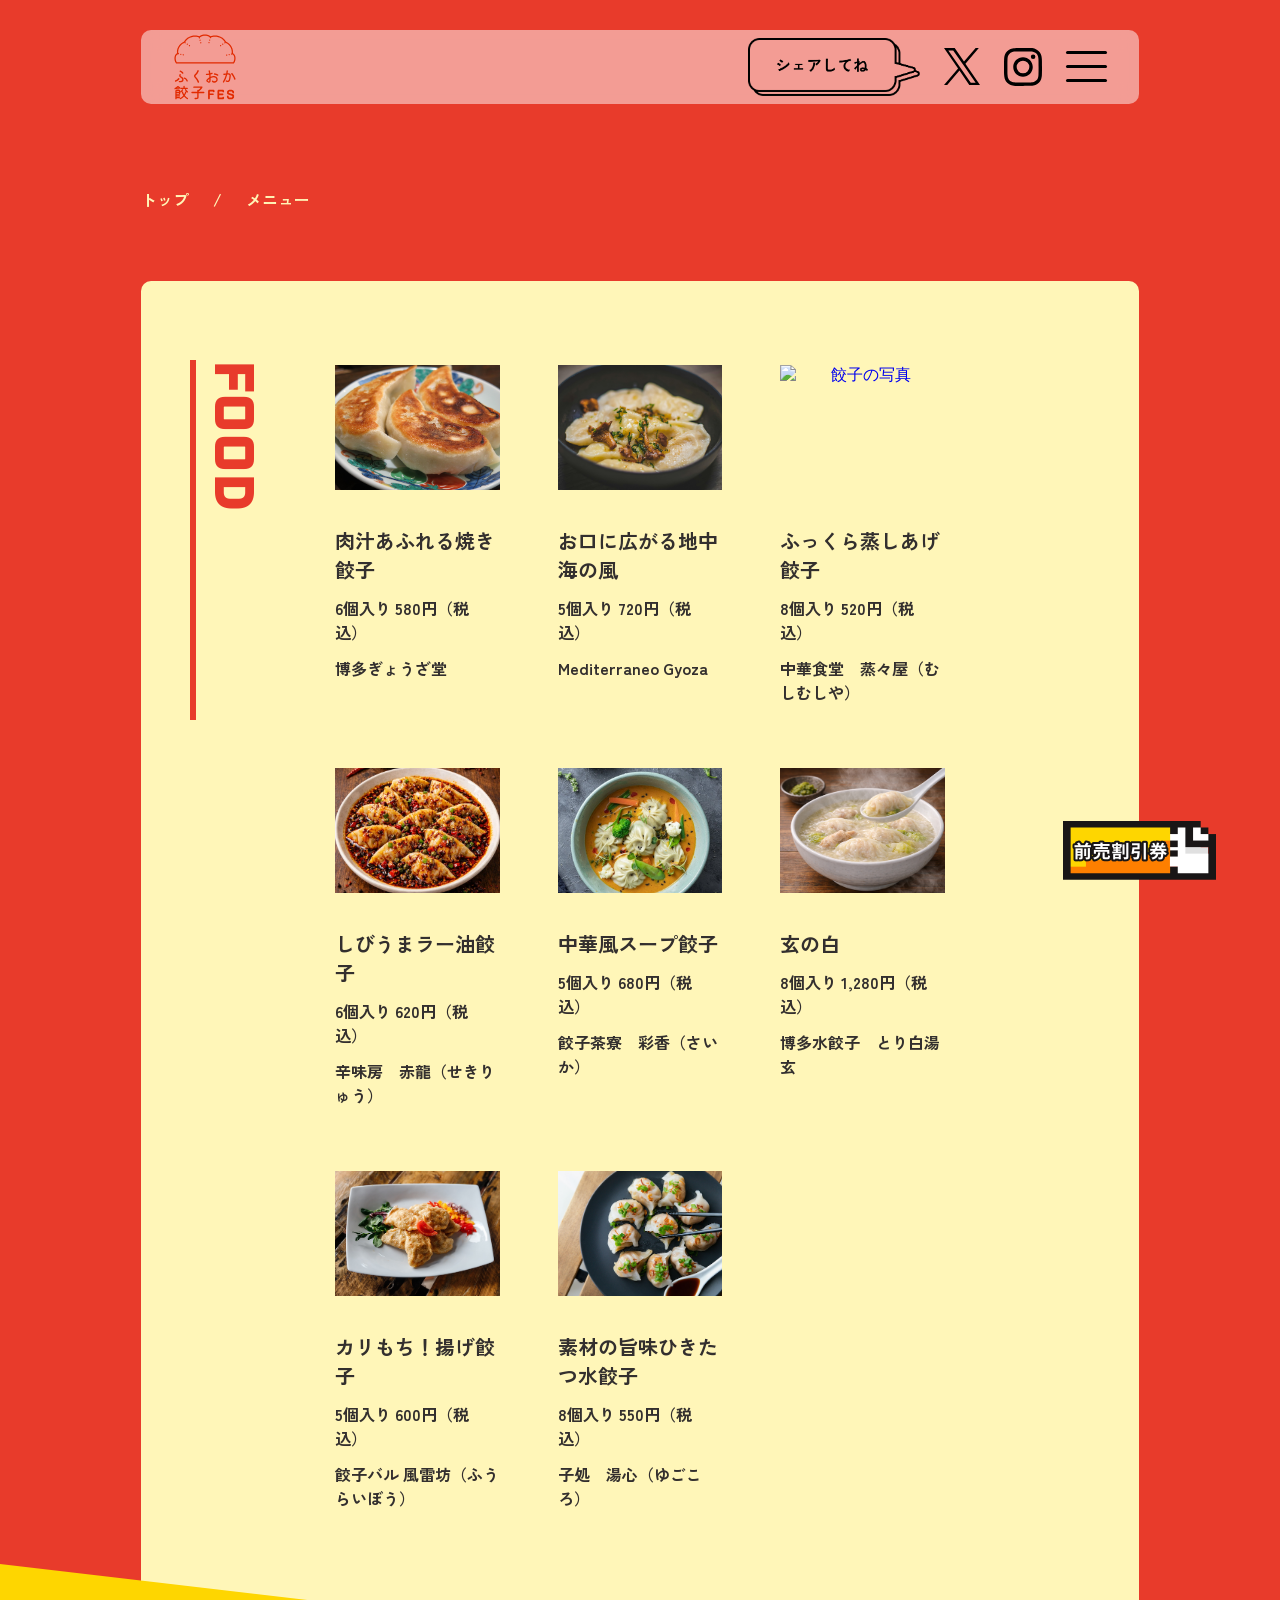
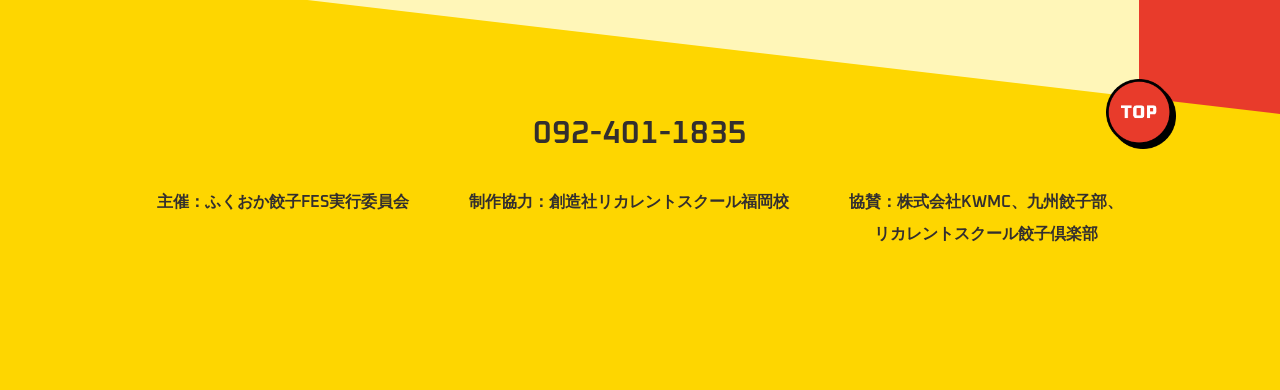
==== gyozafes-d-team/food.html @ 98e29e05 "Add files via upload" ====
<!DOCTYPE html>
<html lang="ja">

<head>
    <meta charset="UTF-8">
    <meta name="viewport" content="width=device-width, initial-scale=1.0">
    <title>福岡餃子FES</title>

    <!-- ファビコン -->
    <link rel="icon" type="image/ico" href="./images/logo.svg">

    <!-- CSS -->
    <!-- リセットCSS -->
    <link rel="stylesheet" href="./css/ress.css">
    <!-- 共通CSS -->
    <link rel="stylesheet" href="./css/common.css">
    <!-- 個別CSS -->
    <link rel="stylesheet" href="./css/food.css">

    <!-- フォント -->
    <link rel="preconnect" href="https://fonts.googleapis.com">
    <link rel="preconnect" href="https://fonts.gstatic.com" crossorigin>
    <link
        href="https://fonts.googleapis.com/css2?family=DotGothic16&family=Oxanium:wght@200..800&family=Pixelify+Sans:wght@400..700&family=Zen+Kaku+Gothic+New:wght@400;500;700;900&display=swap"
        rel="stylesheet">

</head>

<body>

    <!-- ヘッダー↓↓ -->

    <header class="page-header wrapper">
        <h1 class="logo"><a href="./index.html"><img src="./images/logo.svg" alt="福岡餃子フェス" class="logo-img"><a
                    href="index.html"></a></h1>

        <nav>
            <ul class="nav-flex">
                <li><img src="./images/nav-text.webp" alt="シェアしてね" class="header-img"></li>
                <li><a href="#" class="nav-icon"><img src="./images/nav_icon_x.svg" alt="X" class="icon1"></a></li>
                <li><a href="#" class="nav-icon"><img src="./images/nav_icon_instagram.svg" alt="instagram"
                            class="icon2"></a></li>
                <li>
                    <div id="ham-menu">
                        <!-- ハンバガーメニューのボタン -->
                        <div class="ham-menu-btn">
                            <span></span>
                        </div>

                        <!-- ハンバガーメニューの中身 -->
                        <div class="ham-menu-cont">
                            <div class="ham-held">
                                <p>開催場所：天神 長浜公園</p>
                                <p>開催期間：2030年4月27日〜5月12日</p>
                            </div>
                            <!-- ul>li*4>a -->
                            <ul class="ham-menu-list">
                                <li>
                                    <a href="./index.html">
                                        トップページ<br>
                                        <span>TOP</span>
                                    </a>
                                </li>
                                <li>
                                    <a href="./food.html">
                                        メニュー<br>
                                        <span>FOOD</span>
                                    </a>
                                </li>
                                <li>
                                    <a href="./contact.html">お問い合わせ<br>
                                        <span>CONTACT</span>
                                    </a>
                                </li>
                                <li>
                                    <a href="./faq.html">よくある質問<br>
                                        <span>FAQ</span>
                                    </a>
                                </li>
                            </ul>

                            <div class="ham-sns">
                                <p>公式Instagramを中心に<br>
                                    イベント情報を公開！</p>
                            </div>
                        </div>
                    </div>
                </li>
            </ul>
        </nav>
    </header>

    <!-- ヘッダーここまで -->



    <main>

        <!-- パンくずリスト -->
        <div class="bread-list wrapper">
            <ul class="bread-list-cont">
                <li><a href="index.html">トップ</a></li>
                <li>/</li>
                <li>メニュー</li>
            </ul>
        </div>


        <section class="wrapper">
            <div class="title-flex">
                <div class="row-title">
                    <h2 class="row-text">FOOD</h2>
                    <span class="line"></span>
                </div>

                <div class="food-grid">

                    <div class="food-hover">
                        <a href="./menu/menu1.html">
                            <div class="food-item">
                                <img src="./images/menu1.webp" alt="餃子の写真">
                                <div class="food-text">
                                    <p class="food-title">肉汁あふれる焼き餃子</p>
                                    <p class="food-p">6個入り 580円（税込）</p>
                                    <p class="food-p">博多ぎょうざ堂</p>
                                </div>
                            </div>
                        </a>
                    </div>

                    <div class="food-hover">
                        <a href="./menu/menu2.html">
                            <div class="food-item">
                                <img src="./images/menu2.webp" alt="餃子の写真">
                                <div class="food-text">
                                    <p class="food-title">お口に広がる地中海の風</p>
                                    <p class="food-p">5個入り 720円（税込）</p>
                                    <p class="food-p">Mediterraneo Gyoza</p>
                                </div>
                            </div>
                        </a>
                    </div>

                    <div class="food-hover">
                        <a href="./menu/menu3.html">
                            <div class="food-item">
                                <img src="../images/menu3.webp" alt="餃子の写真">
                                <div class="food-text">
                                    <p class="food-title">ふっくら蒸しあげ餃子</p>
                                    <p class="food-p">8個入り 520円（税込）</p>
                                    <p class="food-p">中華食堂　蒸々屋（むしむしや）</p>
                                </div>
                            </div>
                        </a>
                    </div>

                    <div class="food-hover">
                        <a href="./menu/menu4.html">
                            <div class="food-item">
                                <img src="./images/menu4.webp" alt="餃子の写真">
                                <div class="food-text">
                                    <p class="food-title">しびうまラー油餃子</p>
                                    <p class="food-p">6個入り 620円（税込）</p>
                                    <p class="food-p">辛味房　赤龍（せきりゅう）</p>
                                </div>
                            </div>
                        </a>
                    </div>

                    <div class="food-hover">
                        <a href="./menu/menu5.html">
                            <div class="food-item">
                                <img src="./images/menu5.webp" alt="餃子の写真">
                                <div class="food-text">
                                    <p class="food-title">中華風スープ餃子</p>
                                    <p class="food-p">5個入り 680円（税込）</p>
                                    <p class="food-p">餃子茶寮　彩香（さいか）</p>
                                </div>
                            </div>
                        </a>
                    </div>

                    <div class="food-hover">
                        <a href="./menu/menu6.html">
                            <div class="food-item">
                                <img src="./images/menu6.webp" alt="餃子の写真">
                                <div class="food-text">
                                    <p class="food-title">玄の白</p>
                                    <p class="food-p">8個入り 1,280円（税込）</p>
                                    <p class="food-p">博多水餃子　とり白湯　玄</p>
                                </div>
                            </div>
                        </a>
                    </div>

                    <div class="food-hover">
                        <a href="./menu/menu7.html">
                            <div class="food-item">
                                <img src="./images/menu7.webp" alt="餃子の写真">
                                <div class="food-text">
                                    <p class="food-title">カリもち！揚げ餃子</p>
                                    <p class="food-p">5個入り 600円（税込）</p>
                                    <p class="food-p">餃子バル 風雷坊（ふうらいぼう）</p>
                                </div>
                            </div>
                        </a>
                    </div>

                    <div class="food-hover">
                        <a href="./menu/menu8.html">
                            <div class="food-item">
                                <img src="./images/menu8.webp" alt="餃子の写真">
                                <div class="food-text">
                                    <p class="food-title">素材の旨味ひきたつ水餃子</p>
                                    <p class="food-p">8個入り 550円（税込）</p>
                                    <p class="food-p">子処　湯心（ゆごころ）</p>
                                </div>
                            </div>
                        </a>
                    </div>

                </div>
            </div>
        </section>

    </main>

    <!-- フッター↓↓ -->

    <footer>
        <div class="wrapper">
            <a href="#top"><img src="./images/top_btn_red.webp" alt="top" class="top-img"></a>
            <p class="footer-num"> 092-401-1835</p>
            <div class="footer-flex">
                <div class="footer-text">
                    <p>主催：ふくおか餃子FES実行委員会</p>
                </div>
                <div class="footer-text">
                    <p>制作協力：創造社リカレントスクール福岡校</p>
                </div>
                <div class="footer-text">
                    <p>協賛：株式会社KWMC、九州餃子部、<br class="sp-br">リカレントスクール餃子倶楽部</p>
                </div>
            </div>

            <a href="#"><img src="./images/ticket.webp" alt="ticket" class="ticket"></a>

            <div><a href="#" class="ticket-sp"><img src="./images/ticket-sp.svg" alt="ticket" class="ticket-sp-img">
                    <p>前売り券の購入はこちら！</p>
                </a>
            </div>
        </div>



    </footer>

    <script src="./js/ham-menu.js"></script>

</body>

</html>
---- gyozafes-d-team/css/ress.css ----
/* resset.dev • v5.0.2 */

/* # =================================================================
   # Global selectors
   # ================================================================= */

html {
  box-sizing: border-box;
  -webkit-text-size-adjust: 100%; /* Prevent adjustments of font size after orientation changes in iOS */
  word-break: normal;
  -moz-tab-size: 4;
  tab-size: 4;
}

*,
::before,
::after {
  background-repeat: no-repeat; /* Set `background-repeat: no-repeat` to all elements and pseudo elements */
  box-sizing: inherit;
}

::before,
::after {
  text-decoration: inherit; /* Inherit text-decoration and vertical align to ::before and ::after pseudo elements */
  vertical-align: inherit;
}

* {
  padding: 0; /* Reset `padding` and `margin` of all elements */
  margin: 0;
}

/* # =================================================================
   # General elements
   # ================================================================= */

hr {
  overflow: visible; /* Show the overflow in Edge and IE */
  height: 0; /* Add the correct box sizing in Firefox */
  color: inherit; /* Correct border color in Firefox. */
}

details,
main {
  display: block; /* Render the `main` element consistently in IE. */
}

summary {
  display: list-item; /* Add the correct display in all browsers */
}

small {
  font-size: 80%; /* Set font-size to 80% in `small` elements */
}

[hidden] {
  display: none; /* Add the correct display in IE */
}

abbr[title] {
  border-bottom: none; /* Remove the bottom border in Chrome 57 */
  /* Add the correct text decoration in Chrome, Edge, IE, Opera, and Safari */
  text-decoration: underline;
  text-decoration: underline dotted;
}

a {
  background-color: transparent; /* Remove the gray background on active links in IE 10 */
}

a:active,
a:hover {
  outline-width: 0; /* Remove the outline when hovering in all browsers */
}

code,
kbd,
pre,
samp {
  font-family: monospace, monospace; /* Specify the font family of code elements */
}

pre {
  font-size: 1em; /* Correct the odd `em` font sizing in all browsers */
}

b,
strong {
  font-weight: bolder; /* Add the correct font weight in Chrome, Edge, and Safari */
}

/* https://gist.github.com/unruthless/413930 */
sub,
sup {
  font-size: 75%;
  line-height: 0;
  position: relative;
  vertical-align: baseline;
}

sub {
  bottom: -0.25em;
}

sup {
  top: -0.5em;
}

table {
  border-color: inherit; /* Correct border color in all Chrome, Edge, and Safari. */
  text-indent: 0; /* Remove text indentation in Chrome, Edge, and Safari */
}

iframe {
  border-style: none;
}

/* # =================================================================
   # Forms
   # ================================================================= */

input {
  border-radius: 0;
}

[type='number']::-webkit-inner-spin-button,
[type='number']::-webkit-outer-spin-button {
  height: auto; /* Correct the cursor style of increment and decrement buttons in Chrome */
}

[type='search'] {
  -webkit-appearance: textfield; /* Correct the odd appearance in Chrome and Safari */
  outline-offset: -2px; /* Correct the outline style in Safari */
}

[type='search']::-webkit-search-decoration {
  -webkit-appearance: none; /* Remove the inner padding in Chrome and Safari on macOS */
}

textarea {
  overflow: auto; /* Internet Explorer 11+ */
  resize: vertical; /* Specify textarea resizability */
}

button,
input,
optgroup,
select,
textarea {
  font: inherit; /* Specify font inheritance of form elements */
}

optgroup {
  font-weight: bold; /* Restore the font weight unset by the previous rule */
}

button {
  overflow: visible; /* Address `overflow` set to `hidden` in IE 8/9/10/11 */
}

button,
select {
  text-transform: none; /* Firefox 40+, Internet Explorer 11- */
}

/* Apply cursor pointer to button elements */
button,
[type='button'],
[type='reset'],
[type='submit'],
[role='button'] {
  cursor: pointer;
}

/* Remove inner padding and border in Firefox 4+ */
button::-moz-focus-inner,
[type='button']::-moz-focus-inner,
[type='reset']::-moz-focus-inner,
[type='submit']::-moz-focus-inner {
  border-style: none;
  padding: 0;
}

/* Replace focus style removed in the border reset above */
button:-moz-focusring,
[type='button']::-moz-focus-inner,
[type='reset']::-moz-focus-inner,
[type='submit']::-moz-focus-inner {
  outline: 1px dotted ButtonText;
}

button,
html [type='button'], /* Prevent a WebKit bug where (2) destroys native `audio` and `video`controls in Android 4 */
[type='reset'],
[type='submit'] {
  -webkit-appearance: button; /* Correct the inability to style clickable types in iOS */
}

/* Remove the default button styling in all browsers */
button,
input,
select,
textarea {
  background-color: transparent;
  border-style: none;
}

a:focus,
button:focus,
input:focus,
select:focus,
textarea:focus {
  outline-width: 0;
}

/* Style select like a standard input */
select {
  -moz-appearance: none; /* Firefox 36+ */
  -webkit-appearance: none; /* Chrome 41+ */
}

select::-ms-expand {
  display: none; /* Internet Explorer 11+ */
}

select::-ms-value {
  color: currentColor; /* Internet Explorer 11+ */
}

legend {
  border: 0; /* Correct `color` not being inherited in IE 8/9/10/11 */
  color: inherit; /* Correct the color inheritance from `fieldset` elements in IE */
  display: table; /* Correct the text wrapping in Edge and IE */
  max-width: 100%; /* Correct the text wrapping in Edge and IE */
  white-space: normal; /* Correct the text wrapping in Edge and IE */
  max-width: 100%; /* Correct the text wrapping in Edge 18- and IE */
}

::-webkit-file-upload-button {
  /* Correct the inability to style clickable types in iOS and Safari */
  -webkit-appearance: button;
  color: inherit;
  font: inherit; /* Change font properties to `inherit` in Chrome and Safari */
}

/* Replace pointer cursor in disabled elements */
[disabled] {
  cursor: default;
}

/* # =================================================================
   # Specify media element style
   # ================================================================= */

img {
  border-style: none; /* Remove border when inside `a` element in IE 8/9/10 */
}

/* Add the correct vertical alignment in Chrome, Firefox, and Opera */
progress {
  vertical-align: baseline;
}

/* # =================================================================
   # Accessibility
   # ================================================================= */

/* Specify the progress cursor of updating elements */
[aria-busy='true'] {
  cursor: progress;
}

/* Specify the pointer cursor of trigger elements */
[aria-controls] {
  cursor: pointer;
}

/* Specify the unstyled cursor of disabled, not-editable, or otherwise inoperable elements */
[aria-disabled='true'] {
  cursor: default;
}
---- gyozafes-d-team/css/common.css ----
@charset "UTF-8";

/* 共通 */
html {
    font-size: 100%;
}

body {
    color: #FFF6B8;
    background-color: #E83B2B;
    overflow-x: hidden;
}

img {
    width: 100%;
    vertical-align: bottom;
}

a {
    text-decoration: none;
}

ul {
    list-style-type: none;
}

h1{
    line-height: 0;
}


/* コンテンツ幅 */

.wrapper {
    max-width: 1440px;
    width: 78%;
    margin: 0 auto;
    text-align: center;
}


/* ヘッダー */

.page-header {
    display: flex;
    justify-content: space-between;
    align-items: center;
    position: fixed;
    top: 30px;
    left: 0;
    right: 0;
    background-color: rgb(254, 254, 254, 0.5);
    border-radius: 10px;
    backdrop-filter: blur(10px);
    z-index: 1000;
    padding: 4px 32px;
}

.nav-flex {
    display: flex;
    justify-content: center;
    align-items: center;
    gap: 24px;
}


.logo img {
    width: 64px;
}

.header-img {
    width: 172px;

}

.icon1 {
    width: 36px;
}

.icon2 {
    width: 38px;
}


/* ハンバーガーメニュー */
.ham-menu-btn {
    width: 41px;
    height: 28px;
    display: flex;
    align-items: center;
    justify-content: center;
}

.ham-menu-btn span {
    display: inline-block;
    width: 41px;
    height: 3px;
    background-color: #000;
    border-radius: 10px;
    position: relative;
}

.ham-menu-btn span::before,
.ham-menu-btn span::after {
    content: "";
    display: inline-block;
    width: 41px;
    height: 3px;
    background-color: #000;
    border-radius: 10px;
    position: absolute;
    transition: all 0.3;
}

.ham-menu-btn span::before {
    bottom: 14px;
    left: 0;
}

.ham-menu-btn span::after {
    top: 14px;
    left: 0;
}

.ham-menu-cont {
    position: fixed;
    top: 0;
    right: 0;
    z-index: -1;
    background-color: #FED600;
    border-radius: 10px;
    width: 80%;
    max-width: 440px;
    height: 774px;
    text-align: left;
    opacity: 0;
    visibility: hidden;
    transition: all .3s;
}

.open .ham-menu-btn span {
    background-color: transparent;
}

.open .ham-menu-btn span::before {
    bottom: 0px;
    rotate: 45deg;
}

.open .ham-menu-btn span::after {
    top: 0px;
    rotate: -45deg;
}

.open .ham-menu-cont {
    opacity: 1;
    visibility: visible;
}

.ham-held {
    margin-top: 104px;

}

.ham-held p {
    color: #000;
    font-family: "DotGothic16", sans-serif;
    font-size: 1.25rem;
    line-height: 2;
    letter-spacing: 10%;
    margin-left: 48px;
}


.ham-menu-list {
    margin-top: 36px;
    margin-bottom: 10px;
}

.ham-menu-list a {
    display: inline-block;
    color: #332F2E;
    font-family: "Zen Kaku Gothic New", sans-serif;
    font-weight: bold;
    font-size: 1rem;
    letter-spacing: -5%;
    border-left: #332F2E 5px solid;
    padding-left: 24px;
    margin-left: 48px;
    margin-bottom: 36px;
}

.ham-menu-list span {
    color: #F9EEF4;
    font-size: 3rem;
    font-family: "Oxanium", sans-serif;
    font-weight: 800;
    -webkit-text-stroke: 2px #332F2E;
}

.ham-sns p {
    color: #000;
    font-family: "Zen Kaku Gothic New", sans-serif;
    font-weight: bold;
    font-size: 0.875rem;
    text-align: right;
    padding-right: 32px;
}

/* ヘッダーここまで */





/* パンくずリスト */


.bread-list {
    margin-top: 187px;
    margin-bottom: 70px;
}

.bread-list-cont {
    display: flex;
    justify-content: left;
    align-items: center;
    gap: 24px;
    font-family: "Zen Kaku Gothic New", sans-serif;
    font-weight: 600;
}

.bread-list-cont a {
    color: #FFF6B8;
    font-size: 1rem;
    font-family: "Zen Kaku Gothic New", sans-serif;
    font-weight: 600;
}



/* タイトル */


.row-title {
    display: flex;
    flex-direction: column;
    writing-mode: vertical-rl;
}

.row-text {
    color: #E83B2B;
    font-size: 3.5rem;
    font-family: "Oxanium", sans-serif;
    font-weight: 800;
    text-align: left;
}


.line {
    border-right: #E83B2B 6px solid;
    height: 360px;
}

.title-flex {
    display: flex;
    justify-content: center;
}


/* フッター */
footer {
    background-color: #FED600;
    padding-bottom: 60px;
    position: relative;
}

footer::before {
    content: "";
    display: block;
    width: 0;
    height: 0;
    border-style: solid;
    border-width: 0px 100vw 150px 0px;
    border-color: transparent transparent #FED600 transparent;
    position: absolute;
    bottom: 100%;

}

.footer-num {
    color: #332F2E;
    font-family: "Oxanium", sans-serif;
    font-weight: 600;
    font-size: 2rem;
    letter-spacing: 10%;
    margin-bottom: 32px;
}

.footer-flex {
    display: flex;
    justify-content: center;
    gap: 60px;
    margin-bottom: 80px;
}

.footer-text p {
    color: #332F2E;
    font-family: "Oxanium", sans-serif;
    font-weight: 600;
    line-height: 2;
}

a:has(.top-img) {
    position: absolute;
    top: 0;
    right: 104px;
    translate: 0 -50%;
}

.top-img {
    width: 70px;
}

.ticket {
    width: 153px;
    position: fixed;
    z-index: 999;
    right: 64px;
    bottom: 20px;
}

.ticket-sp {
    display: none;
}




@media(max-width: 768px) {

    .wrapper {
        width: 92%;
    }

    /* ヘッダー */

    .page-header {
        top: 48px;
        padding: 4px 16px;
    }


    .nav-flex {
        gap: 16px;
    }


    .logo img {
        width: 38px;
    }

    .header-img {
        display: none;
    }

    .nav-icon {
        line-height: 0;
    }

    .icon1 {
        width: 28px;
    }

    .icon2 {
        width: 28px;
    }


    /* ハンバーガーメニュー */
    /* ハンバーガーメニューボタン　閉じてる時 */
    .ham-menu-btn {
        width: 24px;
        height: 16px;
    }

    .ham-menu-btn span {
        width: 24px;
        height: 2px;
    }

    .ham-menu-btn span::before,
    .ham-menu-btn span::after {
        width: 24px;
        height: 2px;
    }

    .ham-menu-btn span::before {
        bottom: 7px;
    }

    .ham-menu-btn span::after {
        top: 7px;
    }


    /* ハンバーガーメニュー中身　閉じてる時 */
    .ham-menu-cont {
        width: 70%;
        max-width: 440px;
        height: 568px;
    }


    .ham-held {
        margin-top: 72px;

    }

    .ham-held p {
        font-size: 0.875rem;
        margin-left: 32px;
    }


    .ham-menu-list {
        margin-top: 32px;
        margin-bottom: 8px;
    }

    .ham-menu-list a {
        border-left: #332F2E 4px solid;
        padding-left: 18px;
        margin-left: 30px;
        margin-bottom: 24px;
    }

    .ham-menu-list span {
        font-size: 2rem;
        -webkit-text-stroke: 1px #332F2E;
    }


    /* ヘッダーここまで */






    /* パンくずリスト */


    .bread-list {
        margin-top: 128px;
        margin-bottom: 32px;
    }

    .bread-list-cont {
        gap: 16px;
    }



    /* タイトル */
    .row-title {
        flex-direction: column;
        writing-mode: horizontal-tb;
    }

    .row-text {
        color: #FFF6B8;
        font-size: 2.5rem;
        font-family: "Oxanium", sans-serif;
        font-weight: 800;
        text-align: left;
    }


    .line {
        border-right: none;
        border-bottom: #FFF6B8 6px solid;
        height: max-content;
    }

    .title-flex {
        flex-direction: column;
        gap: 46px;
    }




    /* フッター */
    footer {
        padding-bottom: 32px;
    }

    footer::before {
        border-width: 0px 100vw 100px 0px;
    }

    .footer-num {
        font-size: 1.5rem;
        margin-bottom: 24px;
    }

    .footer-flex {
        flex-direction: column;
        align-items: flex-start;
        gap: 4px;
        width: fit-content;
        margin: 0 auto;
        margin-bottom: 0;
    }


    .footer-text p {
        font-size: 0.875rem;

    }

    a:has(.top-img) {
        top: 0;
        right: 15px;
        translate: 0 -70%;
    }

    .top-img {
        width: 61px;
    }

    .ticket {
        display: none;
    }

    .ticket-sp-img {
        width: 30px;
    }


    .ticket-sp {
        display: flex;
        gap: 30px;
        align-items: center;
        justify-content: center;
        background-color: rgb(254, 254, 254, 0.5);
        border-radius: 28px;
        backdrop-filter: blur(10px);
        padding: 10px 0;
        position: fixed;
        z-index: 999;
        top: 90%;
        left: 50%;
        transform: translateX(-50%);
        width: 90%;
        box-shadow: 0 4px 10px rgba(0, 0, 0, 0.2);

    }

    .ticket-sp p {
        color: #332F2E;
        font-size: 1rem;
    }

}
---- gyozafes-d-team/css/food.css ----
@charset "UTF-8";


.food-text {
    color: #332F2E;
    font-family: "Zen Kaku Gothic New", sans-serif;
    font-weight: 600;
    text-align: left;
    display: flex;
    flex-direction: column;
    gap: 12px;
}

.food-title {
    font-size: 1.25rem;

}

.food-p {
    font-size: 1rem;
}


.food-item img {
    aspect-ratio: 260/197;
    object-fit: cover;
}


.food-item {
    display: flex;
    flex-direction: column;
    gap: 36px;
    padding: 4px;
}


.food-grid {
    display: grid;
    grid-template-columns: repeat(3, 1fr);
    gap: 56px 50px;
    justify-content: center;
    align-content: center;
    background-color: #FFF6B8;
    border-radius: 10px;
    padding: 80px 190px 200px 190px;
}

.row-title {
    position: absolute;
    left: 0;
    top: 0;
    translate: 250% 100%;
    z-index: 1;
}




/* 固まりごとにホバーで少し大きくなる */
.food-hover {
    /* 0.3秒かけて動く*/
    transition: 0.2s ease;
    box-shadow: 0.2s ease;
}

.food-hover:hover {
    transform: scale(1.03);
box-shadow: 4px 6px 14px rgba(0,0,0,0.12);
    position: relative;
    z-index: 10;
    border-radius: 10px;
}





/* menu詳細ページ */


.menu-title {
    color: #E83B2B;
    font-size: 2.25rem;
    font-family: "DotGothic16", sans-serif;
    border-left: #E83B2B 6px solid;
    padding-left: 26px;
}

.menu-sub {
    color: #332F2E;
    font-size: 1.5rem;
    font-family: "DotGothic16", sans-serif;
}

.menu-p {
    color: #332F2E;
    font-size: 1rem;
    font-family: "Zen Kaku Gothic New", sans-serif;
    font-weight: bold;
}


.menu-text {
    display: flex;
    flex-direction: column;
    align-items: start;
    gap: 24px;
    text-align: left;
}

.menu-item {
    display: flex;
    flex-direction: column;
    align-items: center;
    gap: 64px;
}


.menu-flex {
    display: flex;
    flex-direction: column;
    justify-content: center;
    align-items: center;
    gap: 58px;
    background-color: #FFF6B8;
    border-radius: 10px;
    padding: 80px 30% 315px ;
}

.menu-flex img {
    max-width: 735px;
    aspect-ratio: 1/1;
    object-fit: cover;
}




.btn {
    color: #FFF6B8;
    font-size: 1.25rem;
    background-color: #E83B2B;
    border-radius: 8px;
    padding: 16px 64px;
}

.btn:hover {
    color: #E83B2B;
    border: #E83B2B 2px solid;
    background-color: #FFF6B8;
    transition: 0.3s;
}



@media(max-width: 1150px) {
    .food-grid {
        grid-template-columns: repeat(2, 1fr);
    }

}


@media(max-width: 900px) {
    .food-grid {
        grid-template-columns: repeat(1, 1fr);
    }

}

/* スマートフォン-------------------------- */

/* ブレークポイント:768px */
@media(max-width: 768px) {

    .food-text {
        gap: 8px;
    }

    .food-title {
        font-size: 1.5rem;

    }


    .food-item {
        gap: 16px;
    }


    .food-grid {
        display: flex;
        flex-direction: column;
        gap: 56px;
        justify-content: center;
        align-content: center;
        border-radius: 4px;
        padding-bottom: 200px;
        padding: 60px 30px;
        margin-bottom: 160px;
    }


    .row-title {
        position: static;
        translate: none;
    }



    /* メニュー詳細 */


    .menu-title {
    font-size: 1.5rem;
    border-left: #E83B2B 4px solid;
    padding-left: 16px;
}

.menu-sub {
    font-size: 1rem;
}

.menu-p {
    font-size: 0.875rem;
}


.menu-text {
    display: flex;
    flex-direction: column;
    align-items: start;
    gap: 32px;
}


.menu-flex {
    gap: 50px;
    border-radius: 4px;
    padding: 30px 10px 200px 10px;
}

.btn {
    font-size: 1rem;
    border-radius: 4px;
    padding: 12px 44px;
}


}
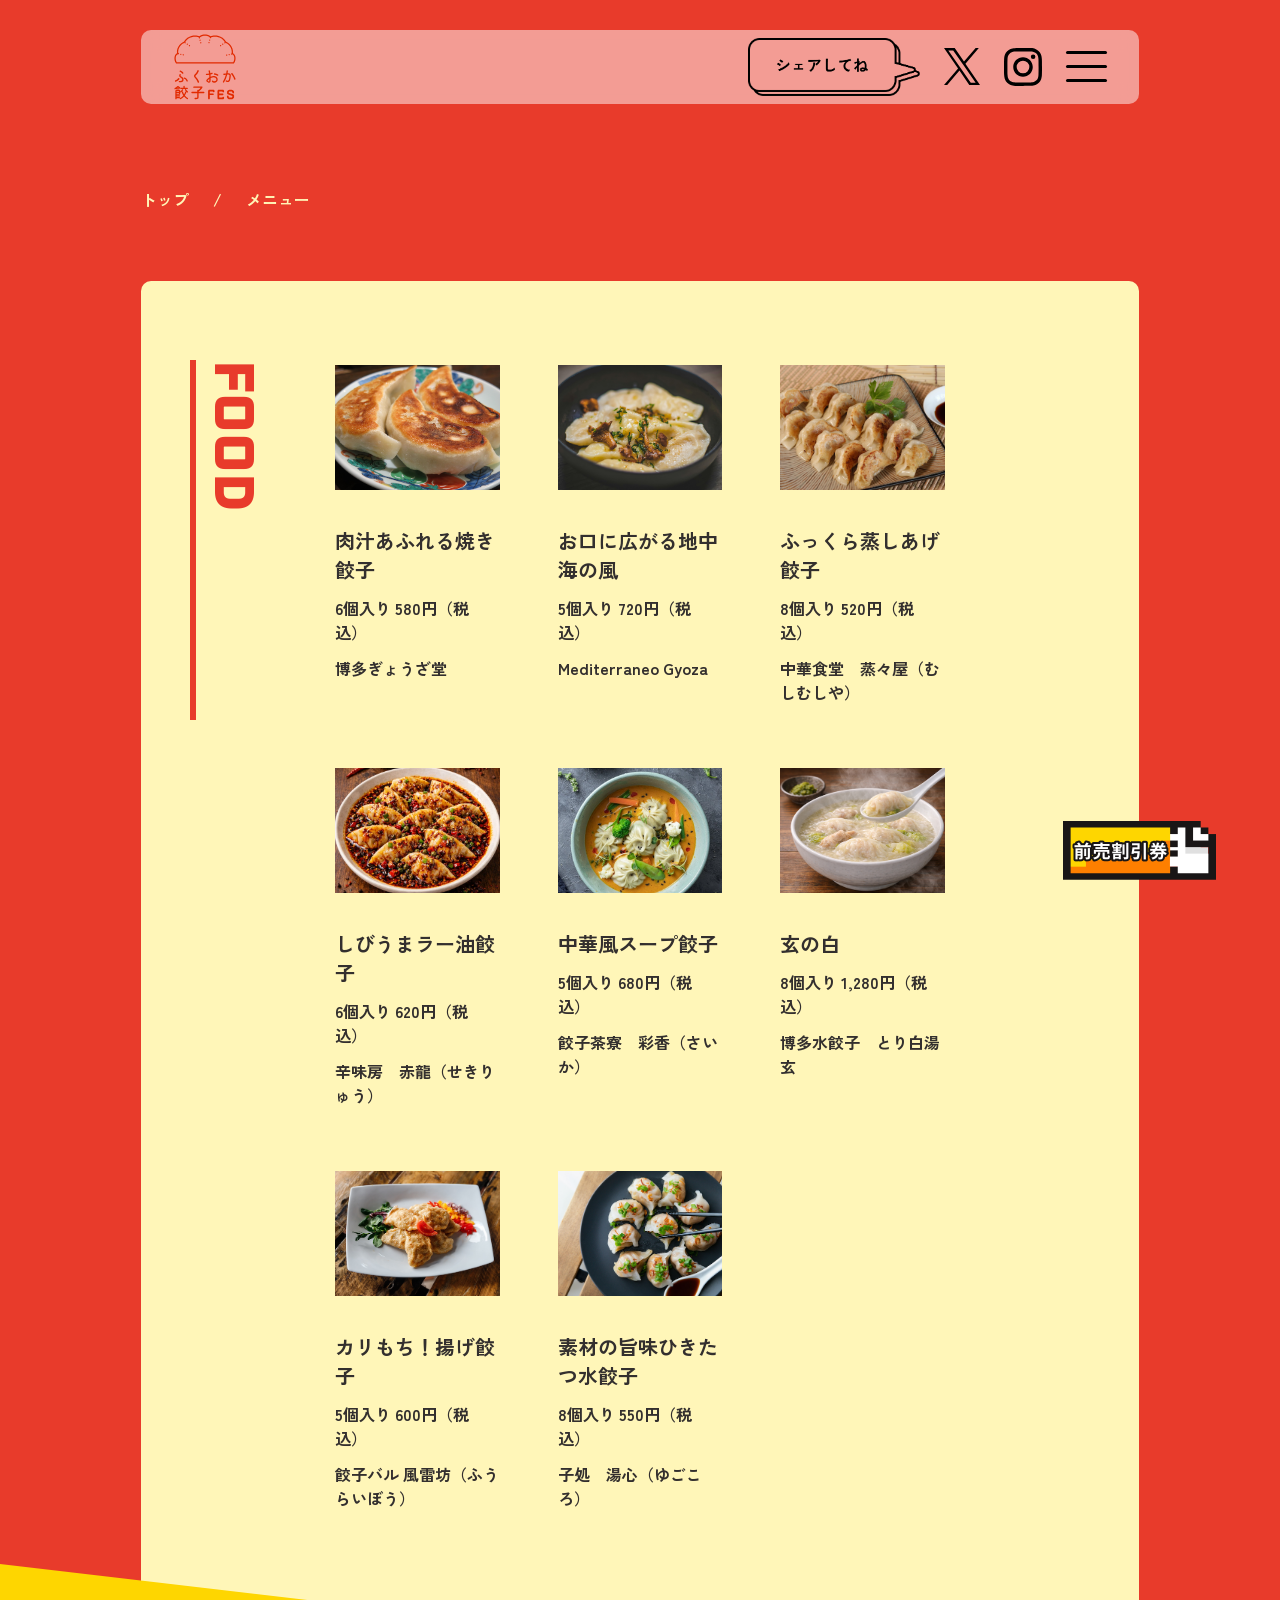
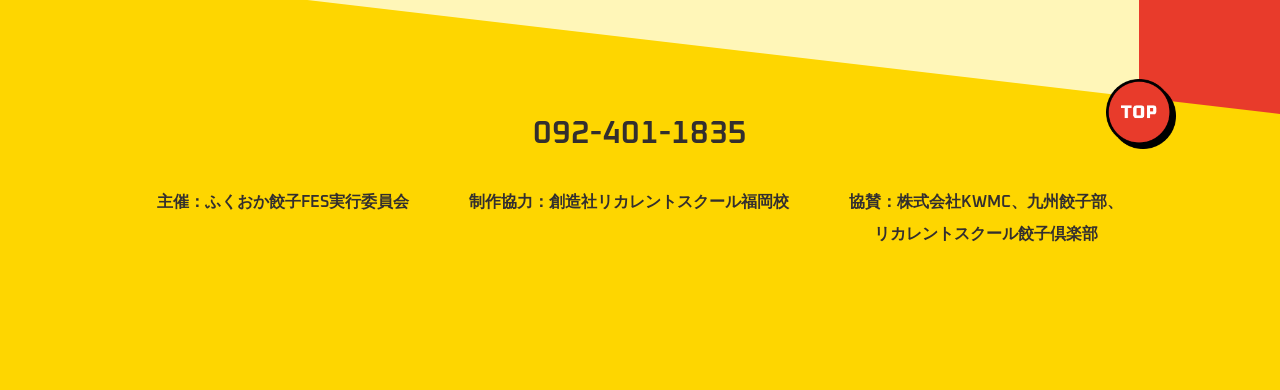
==== commit 68037073: "Update food.html" ====
--- a/gyozafes-d-team/food.html
+++ b/gyozafes-d-team/food.html
@@ -144,7 +144,7 @@
                     <div class="food-hover">
                         <a href="./menu/menu3.html">
                             <div class="food-item">
-                                <img src="../images/menu3.webp" alt="餃子の写真">
+                                <img src="./images/menu3.webp" alt="餃子の写真">
                                 <div class="food-text">
                                     <p class="food-title">ふっくら蒸しあげ餃子</p>
                                     <p class="food-p">8個入り 520円（税込）</p>
@@ -259,4 +259,4 @@
 
 </body>
 
-</html>+</html>
